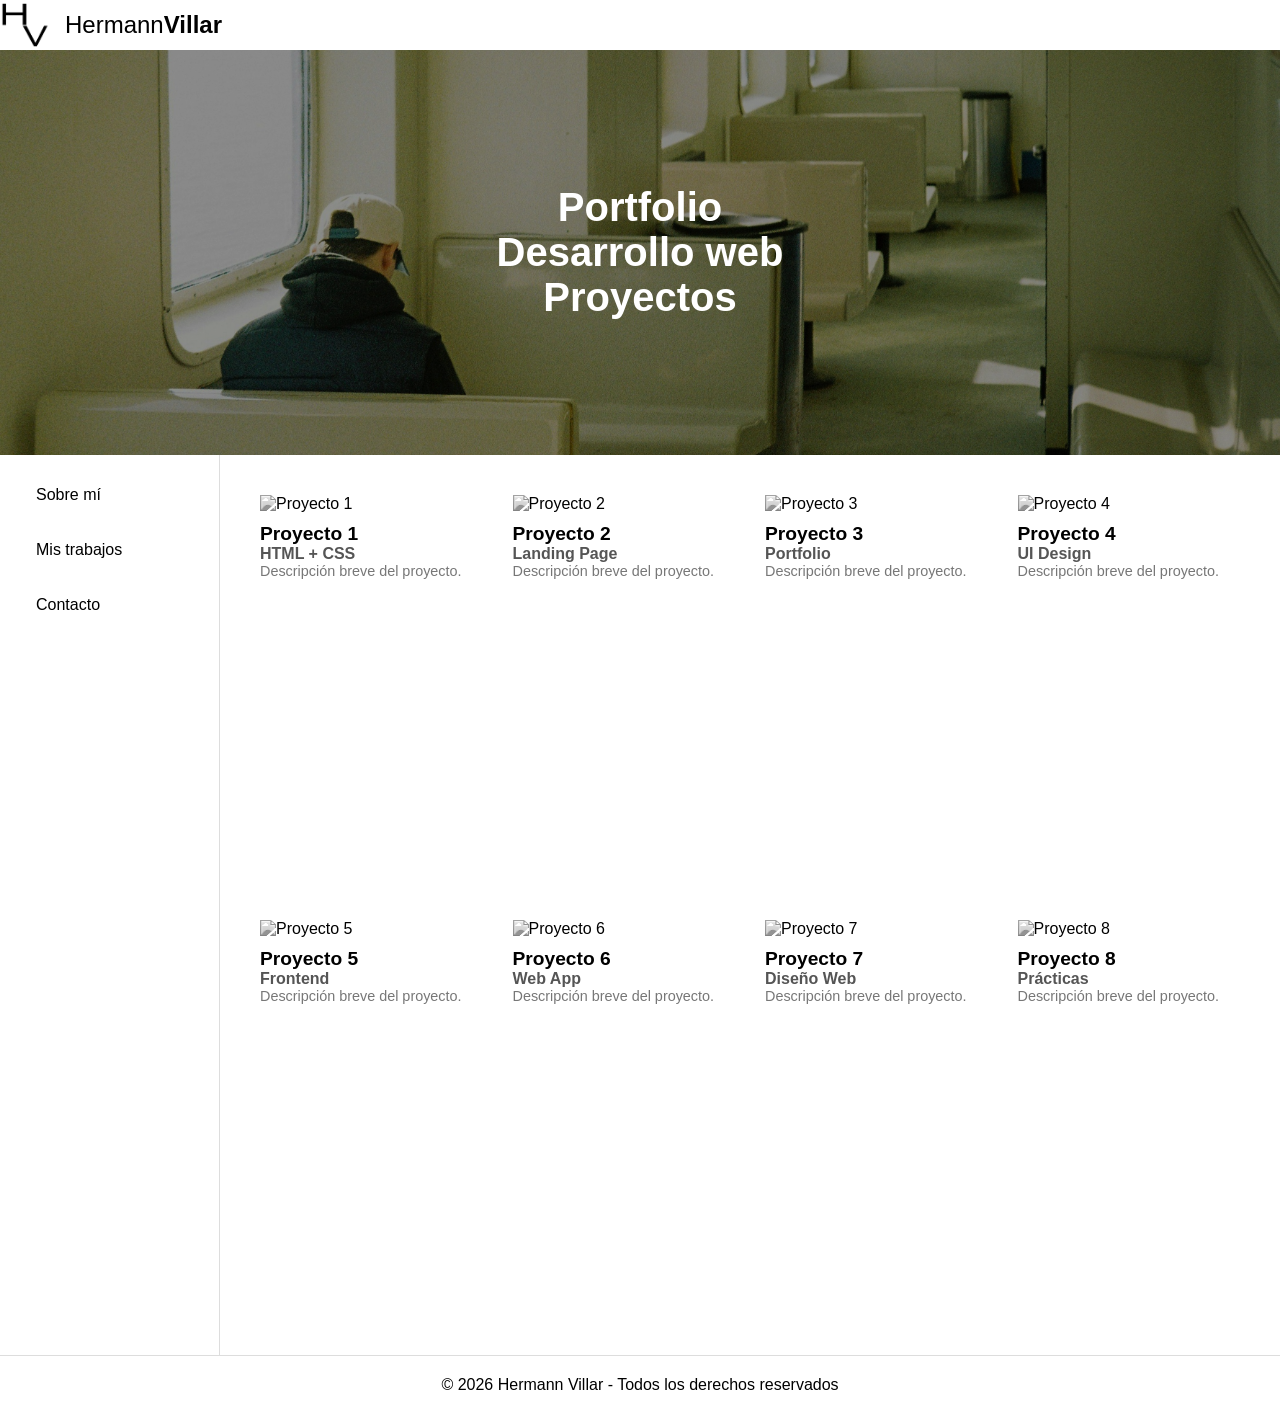
==== portada.html @ b5a5fc5b "Creacion del proyecto, mas actulizacion de HTML y CSS" ====
<!DOCTYPE html>
<html lang="es">

<head>
    <!-- ========================= METADATOS ========================= -->
    <meta charset="UTF-8">
    <meta name="viewport" content="width=device-width, initial-scale=1.0">
    <meta name="description" content="Portfolio personal de Hermann Villar con proyectos, habilidades y contacto">
    <meta name="author" content="Hermann Villar">
    <meta name="keywords" content="portfolio, desarrollo web, proyectos, HTML, CSS">

    <title>Hermann Villar</title>

    <!-- ========================= CSS ========================= -->
    <link rel="stylesheet" href="style/portada.css">
</head>

<body>

    <!-- ========================= HEADER ========================= -->
    <header class="header">
        <div class="logo-container">

            <img src="img/hv.png" alt="Logotipo" class="logo">

            <h1 class="titulo">
                <span class="normal">Hermann</span>
                <span class="bold">Villar</span>
            </h1>
            
        </div>
    </header>

    <!-- ========================= HERO SECTION ========================= -->
    <section class="hero">

        <div class="hero-imagen"></div>
        <div class="hero-overlay"></div>

        <div class="hero-content">
            <h1 class="t1">Portfolio</h1>
            <h1 class="t2">Desarrollo web</h1>
            <h1 class="t3">Proyectos</h1>
        </div>
    </section>

    <!-- ========================= CONTENEDOR PRINCIPAL ========================= -->
    <main class="layout">

        <!-- ========================= NAV LATERAL ========================= -->
        <nav class="sidebar">
            <ul>
                <li>Sobre mí</li>
                <li>Mis trabajos</li>
                <li>Contacto</li>
            </ul>
        </nav>

        <!-- ========================= GALERÍA DE PROYECTOS ========================= -->
        <section class="galeria">

            <!-- ===== TARJETA 1 ===== -->
            <article class="tarjeta">
                <div class="imagen">
                    <img src="img/proyecto1.jpg" alt="Proyecto 1">
                </div>
                <div class="pie">
                    <h3>Proyecto 1</h3>
                    <h4>HTML + CSS</h4>
                    <p>Descripción breve del proyecto.</p>
                </div>
            </article>

            <!-- ===== TARJETA 2 ===== -->
            <article class="tarjeta">
                <div class="imagen">
                    <img src="img/proyecto2.jpg" alt="Proyecto 2">
                </div>
                <div class="pie">
                    <h3>Proyecto 2</h3>
                    <h4>Landing Page</h4>
                    <p>Descripción breve del proyecto.</p>
                </div>
            </article>

            <!-- ===== TARJETA 3 ===== -->
            <article class="tarjeta">
                <div class="imagen">
                    <img src="img/proyecto3.jpg" alt="Proyecto 3">
                </div>
                <div class="pie">
                    <h3>Proyecto 3</h3>
                    <h4>Portfolio</h4>
                    <p>Descripción breve del proyecto.</p>
                </div>
            </article>

            <!-- ===== TARJETA 4 ===== -->
            <article class="tarjeta">
                <div class="imagen">
                    <img src="img/proyecto4.jpg" alt="Proyecto 4">
                </div>
                <div class="pie">
                    <h3>Proyecto 4</h3>
                    <h4>UI Design</h4>
                    <p>Descripción breve del proyecto.</p>
                </div>
            </article>

            <!-- ===== TARJETA 5 ===== -->
            <article class="tarjeta">
                <div class="imagen">
                    <img src="img/proyecto5.jpg" alt="Proyecto 5">
                </div>
                <div class="pie">
                    <h3>Proyecto 5</h3>
                    <h4>Frontend</h4>
                    <p>Descripción breve del proyecto.</p>
                </div>
            </article>

            <!-- ===== TARJETA 6 ===== -->
            <article class="tarjeta">
                <div class="imagen">
                    <img src="img/proyecto6.jpg" alt="Proyecto 6">
                </div>
                <div class="pie">
                    <h3>Proyecto 6</h3>
                    <h4>Web App</h4>
                    <p>Descripción breve del proyecto.</p>
                </div>
            </article>

            <!-- ===== TARJETA 7 ===== -->
            <article class="tarjeta">
                <div class="imagen">
                    <img src="img/proyecto7.jpg" alt="Proyecto 7">
                </div>
                <div class="pie">
                    <h3>Proyecto 7</h3>
                    <h4>Diseño Web</h4>
                    <p>Descripción breve del proyecto.</p>
                </div>
            </article>

            <!-- ===== TARJETA 8 ===== -->
            <article class="tarjeta">
                <div class="imagen">
                    <img src="img/proyecto8.jpg" alt="Proyecto 8">
                </div>
                <div class="pie">
                    <h3>Proyecto 8</h3>
                    <h4>Prácticas</h4>
                    <p>Descripción breve del proyecto.</p>
                </div>
            </article>

        </section>

    </main>

    <!-- ========================= FOOTER ========================= -->
    <footer class="footer">
        <p>© 2026 Hermann Villar - Todos los derechos reservados</p>
    </footer>

</body>

</html>
---- style/portada.css ----
/* =========================================================
   RESET GENERAL
   ========================================================= */
* {
    margin: 0;
    padding: 0;
    box-sizing: border-box;
}

/* =========================================================
   VARIABLES DE DISEÑO
   ========================================================= */
:root {
    --bg: #ffffff;
    --text: #000000;
    --border: #dddddd;
}

/* =========================================================
   ESTILO GLOBAL
   ========================================================= */
body {
    font-family: 'Montserrat', sans-serif;
    background: var(--bg);
    color: var(--text);
}

/* =========================================================
   HEADER (LOGO + NOMBRE)
   ========================================================= */
.header, .header* {
    padding: 20px;
    border-bottom: 1px solid var(--border);
    position: relative;
    z-index: 10;
}

/* Contenedor logo + texto */
.logo-container {
    display: flex;
    align-items: center;
    gap: 15px;
}

/* Logo */
.logo {
    width: 50px;
    height: 50px;
    object-fit: contain;
}

/* Título del portfolio */
.titulo {
    font-family: 'Montserrat', sans-serif;
    font-size: 1.5rem;
    display: flex;
}

/* Hermann (peso ligero) */
.normal {
    font-weight: 300;
    font-family: 'Montserrat', sans-serif;
}

/* Villar (peso fuerte) */
.bold {
    font-weight: 700;
    font-family: 'Montserrat', sans-serif;
}

/* =========================================================
   HERO SECTION (PRESENTACIÓN PRINCIPAL)
   ========================================================= */

.hero {
    position: relative;
    height: 45vh;
    display: flex;
    align-items: center;
    justify-content: center;
    overflow: hidden;
}

/* IMAGEN DEL HERO (AQUÍ VA EL ZOOM) */
.hero-imagen {
    position: absolute;
    inset: 0;

    background-image: url("../img/hero.jpg");
    background-size: cover;
    background-position: center;

    animation: zoomHero 20s infinite alternate ease-in-out;
    transform-origin: center bottom;
}

/* CAPA OSCURA PARA LEGIBILIDAD */
.hero-overlay {
    position: absolute;
    inset: 0;
    background: rgba(0,0,0,0.45);
}

/* CONTENIDO DEL HERO */
.hero-content {
    position: relative;
    z-index: 2;
    text-align: center;
    color: white;
    font-family: 'Montserrat', sans-serif;
}

.hero-content h1 {
    font-size: 2.5rem;
    font-weight: 700;
    opacity: 0;
}

/* TEXTOS ANIMADOS */
.t1 {
    animation: fadeInText 1s forwards;
    animation-delay: 0.5s;
}

.t2 {
    animation: fadeInText 1s forwards;
    animation-delay: 2s;
}

.t3 {
    animation: fadeInText 1s forwards;
    animation-delay: 3.5s;
}

/* =========================================================
   LAYOUT PRINCIPAL (SIDEBAR + GALERÍA)
   ========================================================= */
.layout {
    display: flex;
    min-height: 100vh;
}

/* =========================================================
   NAVEGACIÓN LATERAL
   ========================================================= */
.sidebar {
    width: 220px;
    padding: 20px;
    border-right: 1px solid var(--border);
}

.sidebar ul {
    list-style: none;
}

.sidebar li {
    margin-bottom: 15px;
    cursor: pointer;
    transition: all 0.3s ease;
    padding: 10px 15px;
    border: 1px solid transparent;
}

.sidebar li:hover {
    background: black;
    color: white;
}

/* =========================================================
   GALERÍA DE PROYECTOS (GRID)
   ========================================================= */
.galeria {
    flex: 1;
    display: grid;
    grid-template-columns: repeat(4, 1fr);
    gap: 30px;
    padding: 40px;
}

/* =========================================================
   TARJETAS (EFECTO VISUAL PRINCIPAL)
   ========================================================= */
.tarjeta {
    background: transparent;
    border: none;
    transition: transform 0.4s ease;
}

/* Hover de tarjeta */
.tarjeta:hover {
    transform: scale(1.05);
}

/* Imagen dentro de la tarjeta */
.imagen {
    overflow: hidden;
}

.imagen img {
    width: 100%;
    height: 300px;
    object-fit: cover;
    filter: grayscale(100%);
    transition: all 0.4s ease;
}

/* Hover imagen */
.tarjeta:hover img {
    filter: grayscale(0%);
    transform: scale(1.1);
}

/* =========================================================
   TEXTO DE LAS TARJETAS
   ========================================================= */
.pie {
    margin-top: 10px;
}

.pie h3 {
    font-size: 1.2rem;
    font-weight: bold;
}

.pie h4 {
    font-size: 1rem;
    color: #555;
}

.pie p {
    font-size: 0.9rem;
    color: #777;
}

/* =========================================================
   FOOTER
   ========================================================= */
.footer {
    text-align: center;
    padding: 20px;
    border-top: 1px solid var(--border);
}

/* =========================================================
   RESPONSIVE DESIGN
   ========================================================= */

/* Tablet */
@media (max-width: 900px) {
    .layout {
        flex-direction: column;
    }

    .sidebar {
        width: 100%;
        border-right: none;
        border-bottom: 1px solid var(--border);
    }

    .galeria {
        grid-template-columns: repeat(2, 1fr);
    }
}

/* Móvil */
@media (max-width: 500px) {
    .galeria {
        grid-template-columns: 1fr;
    }
}

@keyframes fadeInText {
    from {
        opacity: 0;
        transform: translateY(20px);
    }
    to {
        opacity: 1;
        transform: translateY(0);
    }
}

@keyframes zoomHero {
    from {
        transform: scale(1);
    }
    to {
        transform: scale(1.1);
    }
}
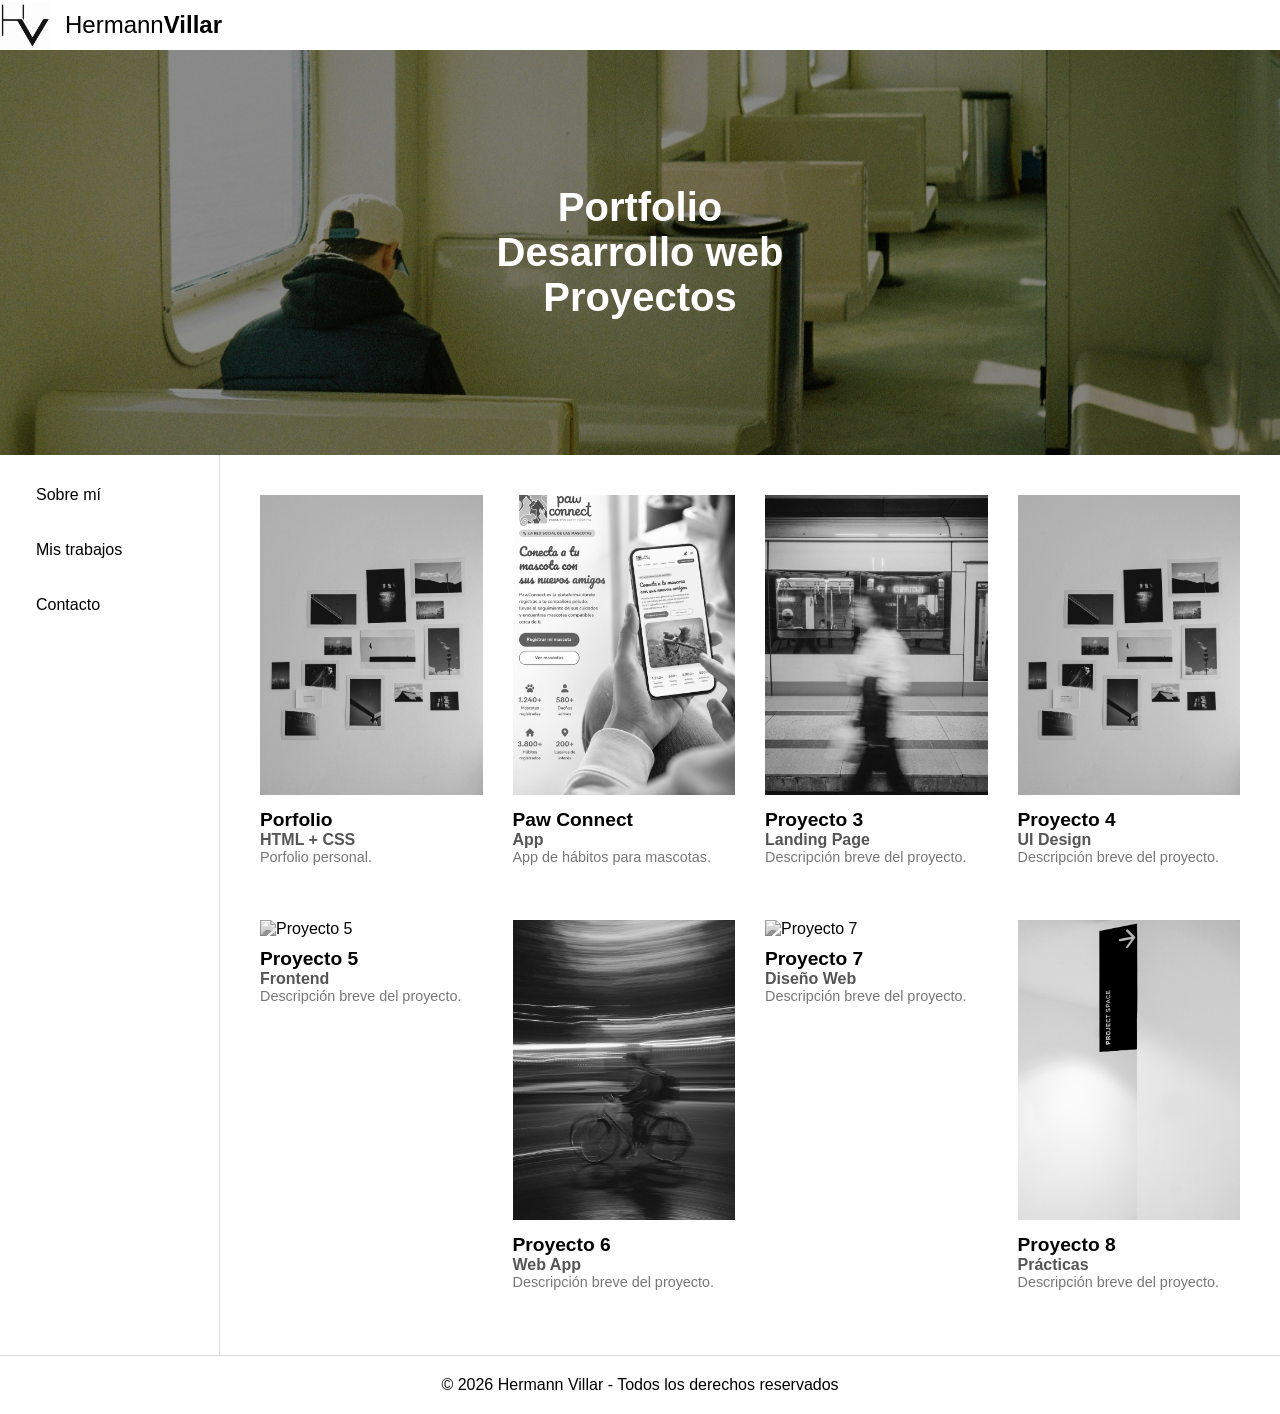
==== commit 71ce438b: "Actulizacion de tarjetas" ====
--- a/portada.html
+++ b/portada.html
@@ -62,35 +62,35 @@
             <!-- ===== TARJETA 1 ===== -->
             <article class="tarjeta">
                 <div class="imagen">
-                    <img src="img/proyecto1.jpg" alt="Proyecto 1">
+                    <img src="img/P4.jpg" alt="Proyecto 1">
                 </div>
                 <div class="pie">
-                    <h3>Proyecto 1</h3>
+                    <h3>Porfolio</h3>
                     <h4>HTML + CSS</h4>
-                    <p>Descripción breve del proyecto.</p>
+                    <p>Porfolio personal.</p>
                 </div>
             </article>
 
             <!-- ===== TARJETA 2 ===== -->
             <article class="tarjeta">
                 <div class="imagen">
-                    <img src="img/proyecto2.jpg" alt="Proyecto 2">
+                    <img src="img/P1.png" alt="Proyecto 2">
                 </div>
                 <div class="pie">
-                    <h3>Proyecto 2</h3>
-                    <h4>Landing Page</h4>
-                    <p>Descripción breve del proyecto.</p>
+                    <h3>Paw Connect</h3>
+                    <h4>App</h4>
+                    <p>App de hábitos para mascotas.</p>
                 </div>
             </article>
 
             <!-- ===== TARJETA 3 ===== -->
             <article class="tarjeta">
                 <div class="imagen">
-                    <img src="img/proyecto3.jpg" alt="Proyecto 3">
+                    <img src="img/P3.png" alt="Proyecto 3">
                 </div>
                 <div class="pie">
                     <h3>Proyecto 3</h3>
-                    <h4>Portfolio</h4>
+                    <h4>Landing Page</h4>
                     <p>Descripción breve del proyecto.</p>
                 </div>
             </article>
@@ -98,7 +98,7 @@
             <!-- ===== TARJETA 4 ===== -->
             <article class="tarjeta">
                 <div class="imagen">
-                    <img src="img/proyecto4.jpg" alt="Proyecto 4">
+                    <img src="img/P4.jpg" alt="Proyecto 4">
                 </div>
                 <div class="pie">
                     <h3>Proyecto 4</h3>
@@ -110,7 +110,7 @@
             <!-- ===== TARJETA 5 ===== -->
             <article class="tarjeta">
                 <div class="imagen">
-                    <img src="img/proyecto5.jpg" alt="Proyecto 5">
+                    <img src="img/P5.jpg" alt="Proyecto 5">
                 </div>
                 <div class="pie">
                     <h3>Proyecto 5</h3>
@@ -122,7 +122,7 @@
             <!-- ===== TARJETA 6 ===== -->
             <article class="tarjeta">
                 <div class="imagen">
-                    <img src="img/proyecto6.jpg" alt="Proyecto 6">
+                    <img src="img/P6.jpg" alt="Proyecto 6">
                 </div>
                 <div class="pie">
                     <h3>Proyecto 6</h3>
@@ -134,7 +134,7 @@
             <!-- ===== TARJETA 7 ===== -->
             <article class="tarjeta">
                 <div class="imagen">
-                    <img src="img/proyecto7.jpg" alt="Proyecto 7">
+                    <img src="img/P7.jpg" alt="Proyecto 7">
                 </div>
                 <div class="pie">
                     <h3>Proyecto 7</h3>
@@ -146,7 +146,7 @@
             <!-- ===== TARJETA 8 ===== -->
             <article class="tarjeta">
                 <div class="imagen">
-                    <img src="img/proyecto8.jpg" alt="Proyecto 8">
+                    <img src="img/P8.jpg" alt="Proyecto 8">
                 </div>
                 <div class="pie">
                     <h3>Proyecto 8</h3>
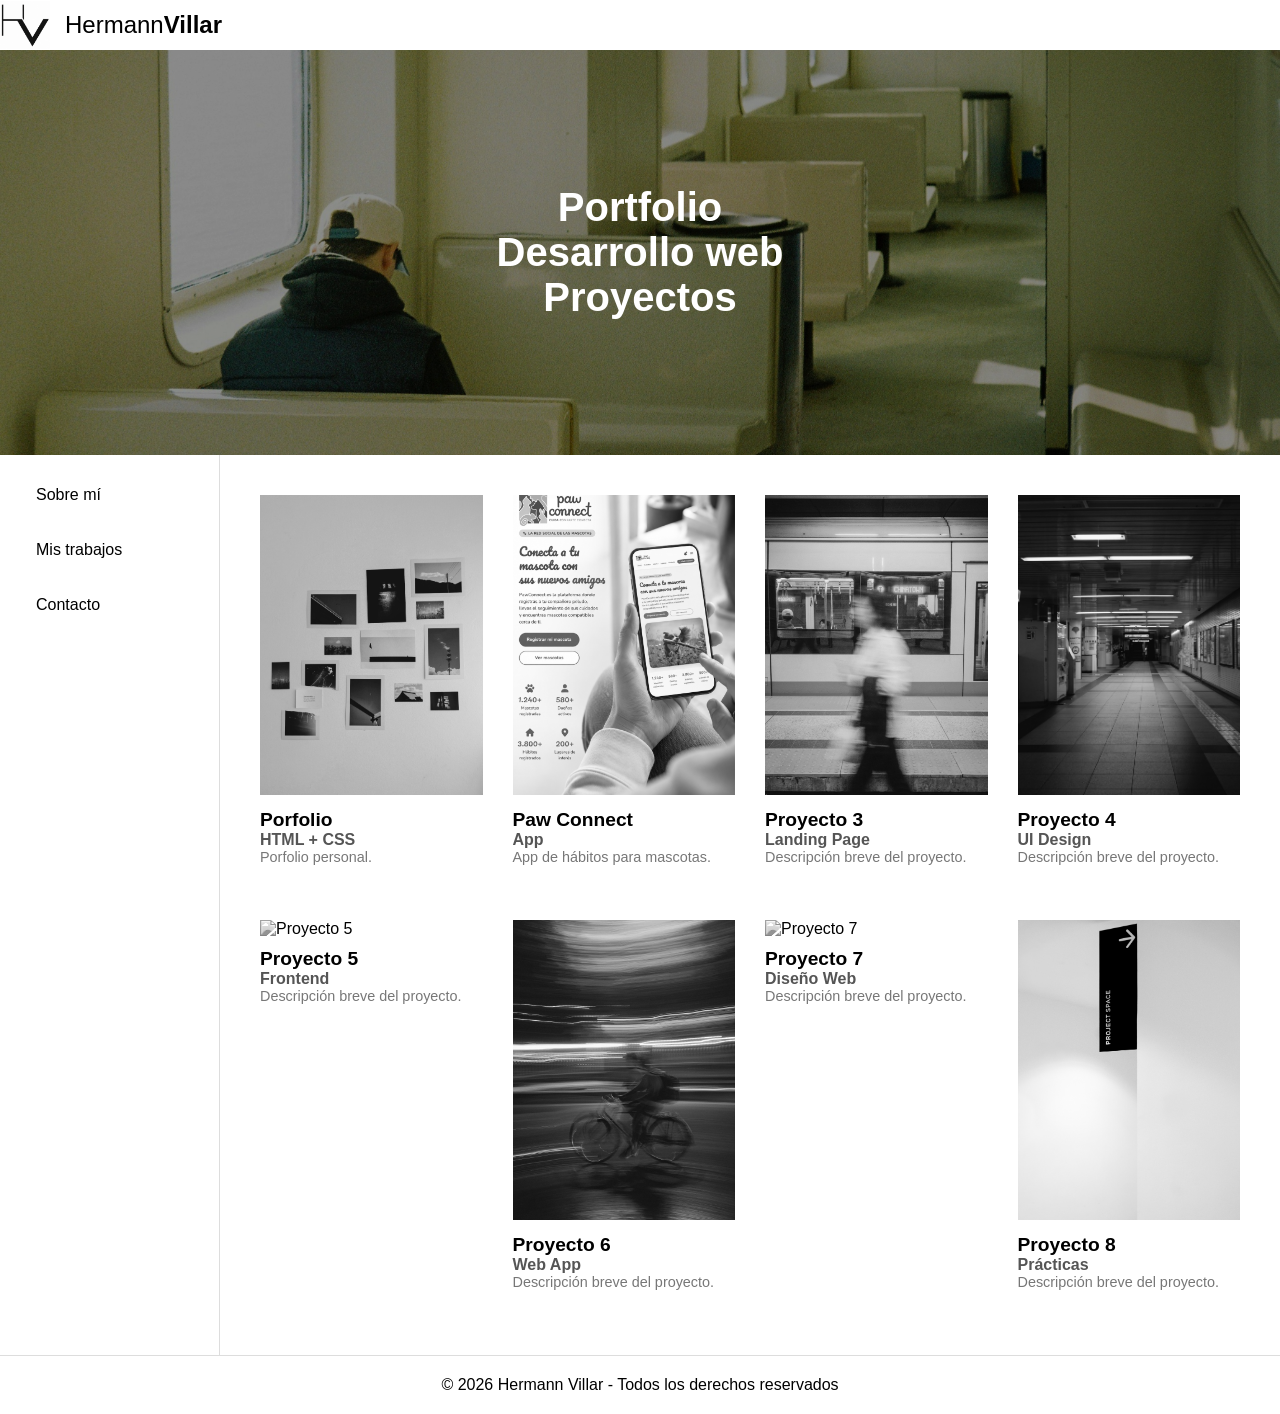
==== commit 43274f6e: "Añadido pagina contacto, actulizacion de imagenes." ====
--- a/portada.html
+++ b/portada.html
@@ -98,7 +98,7 @@
             <!-- ===== TARJETA 4 ===== -->
             <article class="tarjeta">
                 <div class="imagen">
-                    <img src="img/P4.jpg" alt="Proyecto 4">
+                    <img src="img/P2.jpg" alt="Proyecto 4">
                 </div>
                 <div class="pie">
                     <h3>Proyecto 4</h3>
